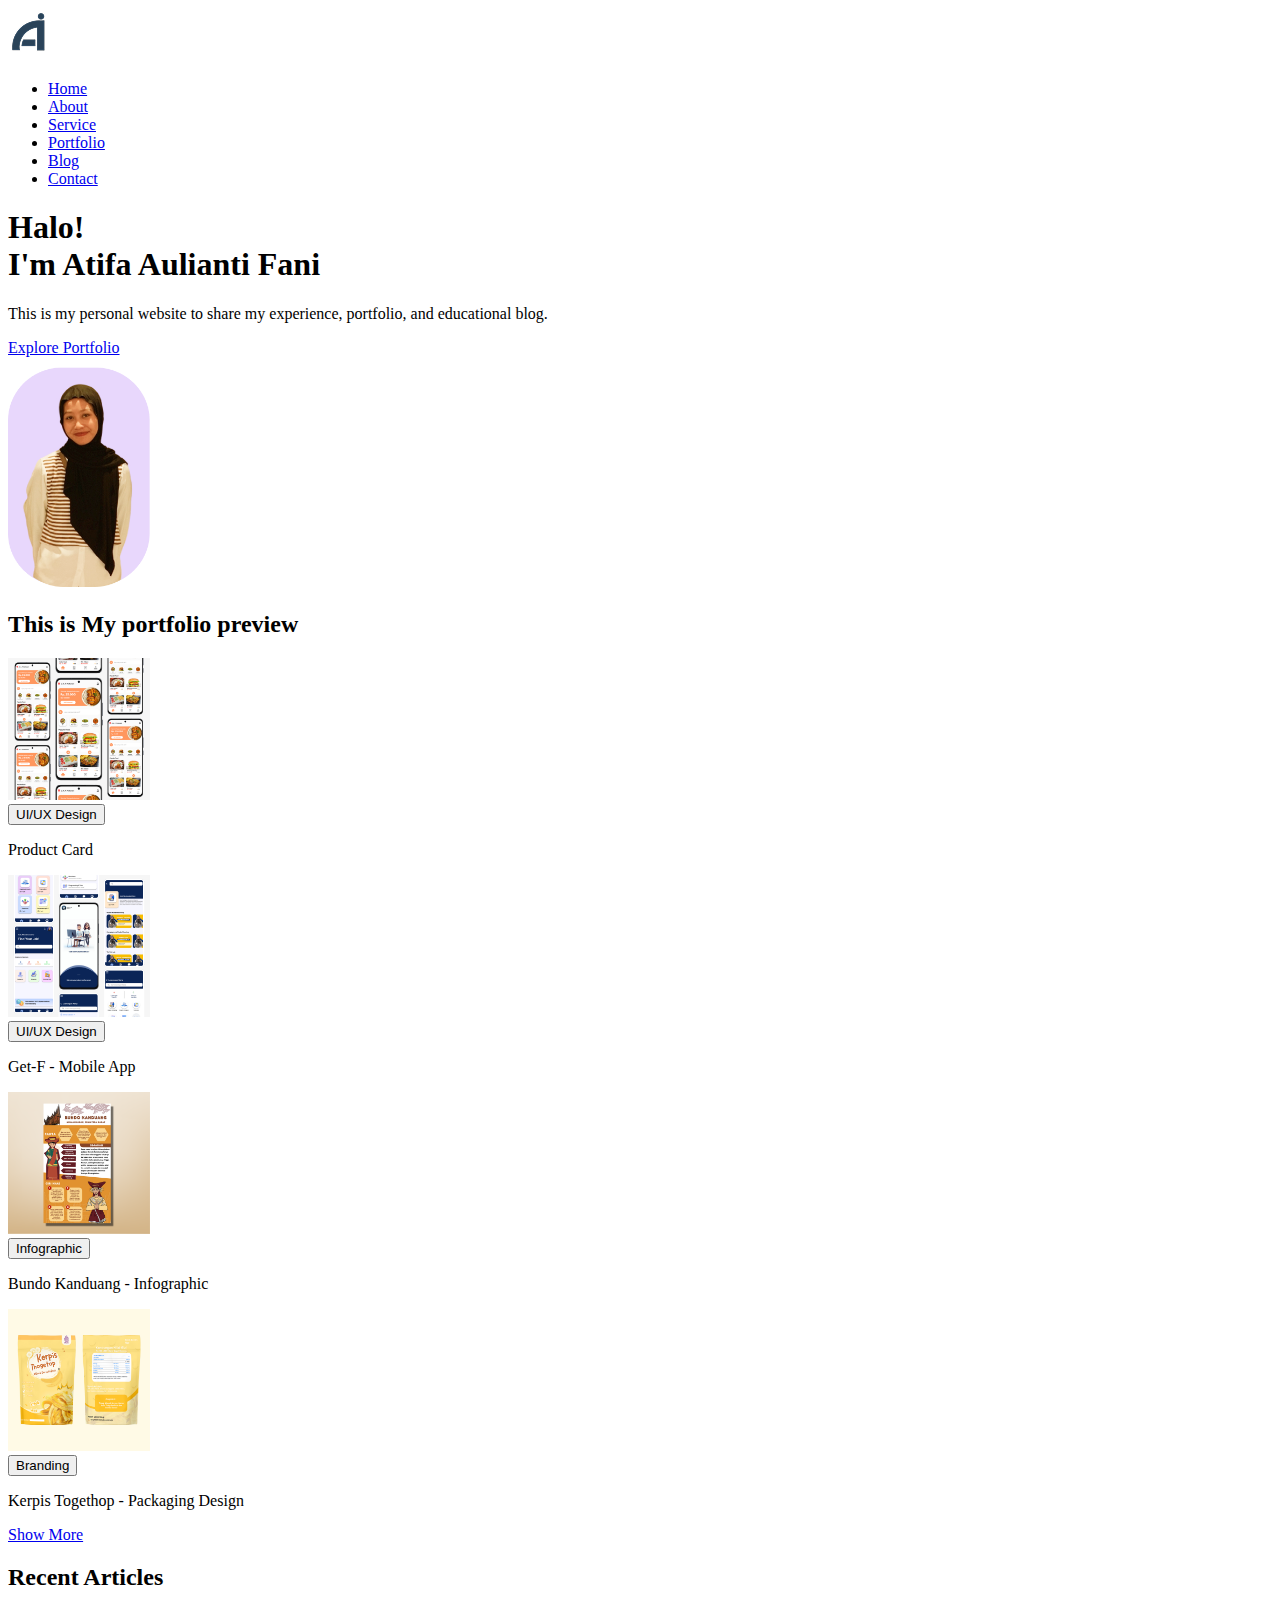
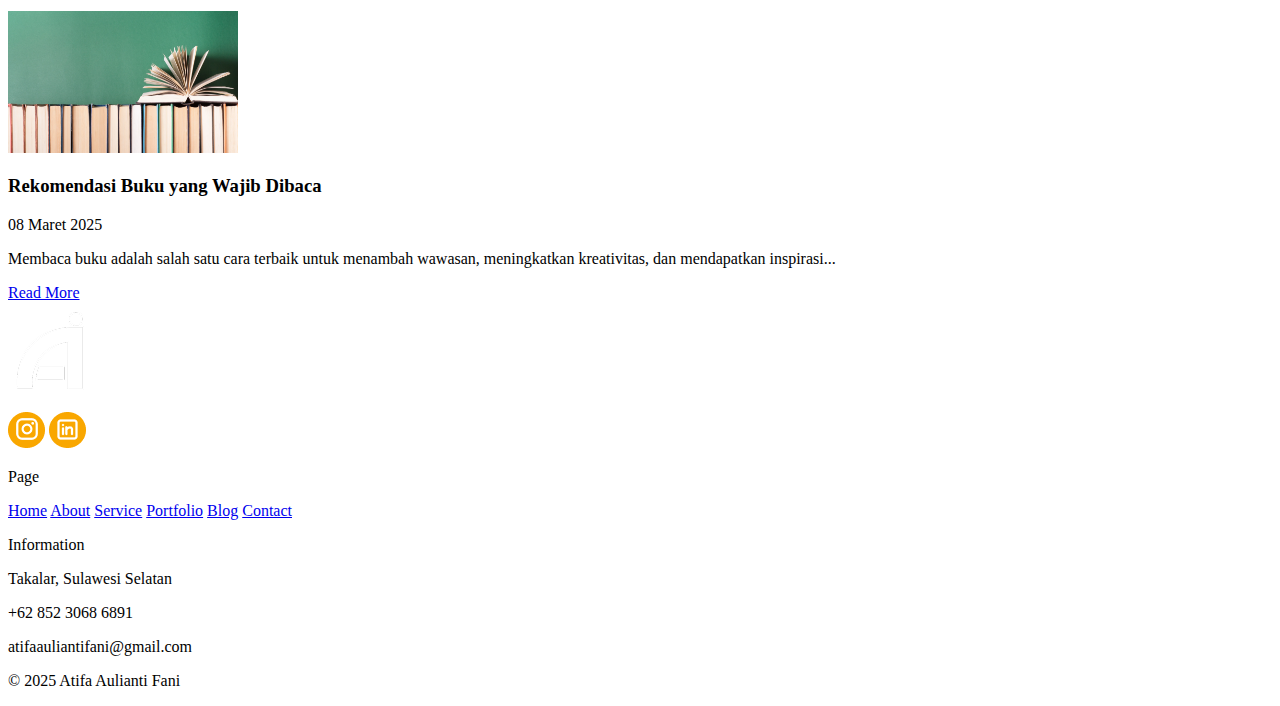
==== index.html @ 8d015197 "first commit" ====
<!DOCTYPE html>
<html lang="id">
<head>
    <meta charset="UTF-8">
    <meta name="viewport" content="width=device-width, initial-scale=1.0">
    <title>Atifa Aulianti Fani - Portfolio</title>
    <link rel="stylesheet" href="styles.css">
</head>
<body>
    <header>
        <nav>
            <img src="img/logoheader.png" alt="Logo Atifa" class="logo"> 
            <ul>
                <li><a href="#">Home</a></li>
                <li><a href="#">About</a></li>
                <li><a href="#">Service</a></li>
                <li><a href="#">Portfolio</a></li>
                <li><a href="#">Blog</a></li>
                <li><a href="#">Contact</a></li>
            </ul>
        </nav>
    </header>
    <section class="hero">
        <div class="hero-text">
            <h1>Halo!<br>I'm Atifa Aulianti Fani</h1>
            <p>This is my personal website to share my experience, portfolio, and educational blog.</p>
            <a href="#portfolio" class="btn">Explore Portfolio</a>
        </div>
        <div class="hero-image">
            <img src="img/atifa.png" alt="Atifa Aulianti Fani" width="142" height="230">
        </div>
    </section>
    <section class="portfolio" id="portfolio">
        <h2>This is <span>My portfolio preview</span></h2>
        <div class="portfolio-items">
            <div class="portfolio-card">
                <img src="img/productcard.png" alt="Product Card" width="142" height="142">
                <br>
                <button>UI/UX Design</button>
                <p>Product Card</p>
            </div>
            <div class="portfolio-card">
                <img src="img/getf.png" alt="Get-F Mobile App" width="142" height="142">
                <br>
                <button>UI/UX Design</button>
                <p>Get-F - Mobile App</p>
            </div>
            <div class="portfolio-card">
                <img src="img/bundokanduang.png" alt="Bundo Kanduang Infographic" width="142" height="142">
                <br>
                <button>Infographic</button>
                <p>Bundo Kanduang - Infographic</p>
            </div>
            <div class="portfolio-card">
                <img src="img/kerpis.png" alt="Kerpis Togethop Packaging Design" width="142" height="142">
                <br>
                <button>Branding</button>
                <p>Kerpis Togethop - Packaging Design</p>
            </div>
        </div>
        <a href="#" class="btn">Show More</a>
    </section>
    <section class="blog">
        <h2>Recent <span>Articles</span></h2>
        <div class="blog-card">
            <img src="img/book.png" alt="Rekomendasi Buku" width="230" height="142">
            <div class="blog-content">
                <h3>Rekomendasi Buku yang Wajib Dibaca</h3>
                <p>08 Maret 2025</p>
                <p>Membaca buku adalah salah satu cara terbaik untuk menambah wawasan, meningkatkan kreativitas, dan mendapatkan inspirasi...</p>
                <a href="#" class="btn">Read More</a>
            </div>
        </div>
    </section>
    <footer>
        <div class="footer-content">

            <img src="img/logofooter.png" alt="Logo Atifa" class="footer-logo"> <br>
            <img src="img/footerig.png" alt="Icon Instagram" class="footer-instagram">
            <img src="img/footerlinkedin.png" alt="Icon Linkedin" class="footer-linkedin">

            <div class="footer-links">
                <p>Page</p>
                <a href="#">Home</a>
                <a href="#">About</a>
                <a href="#">Service</a>
                <a href="#">Portfolio</a>
                <a href="#">Blog</a>
                <a href="#">Contact</a>
            </div>
            <div class="footer-info">
                <p>Information</p>
                <p>Takalar, Sulawesi Selatan</p>
                <p>+62 852 3068 6891</p>
                <p>atifaauliantifani@gmail.com</p>
            </div>
        </div>
        <p class="copyright">&copy; 2025 Atifa Aulianti Fani</p>
    </footer>
</body>
</html>
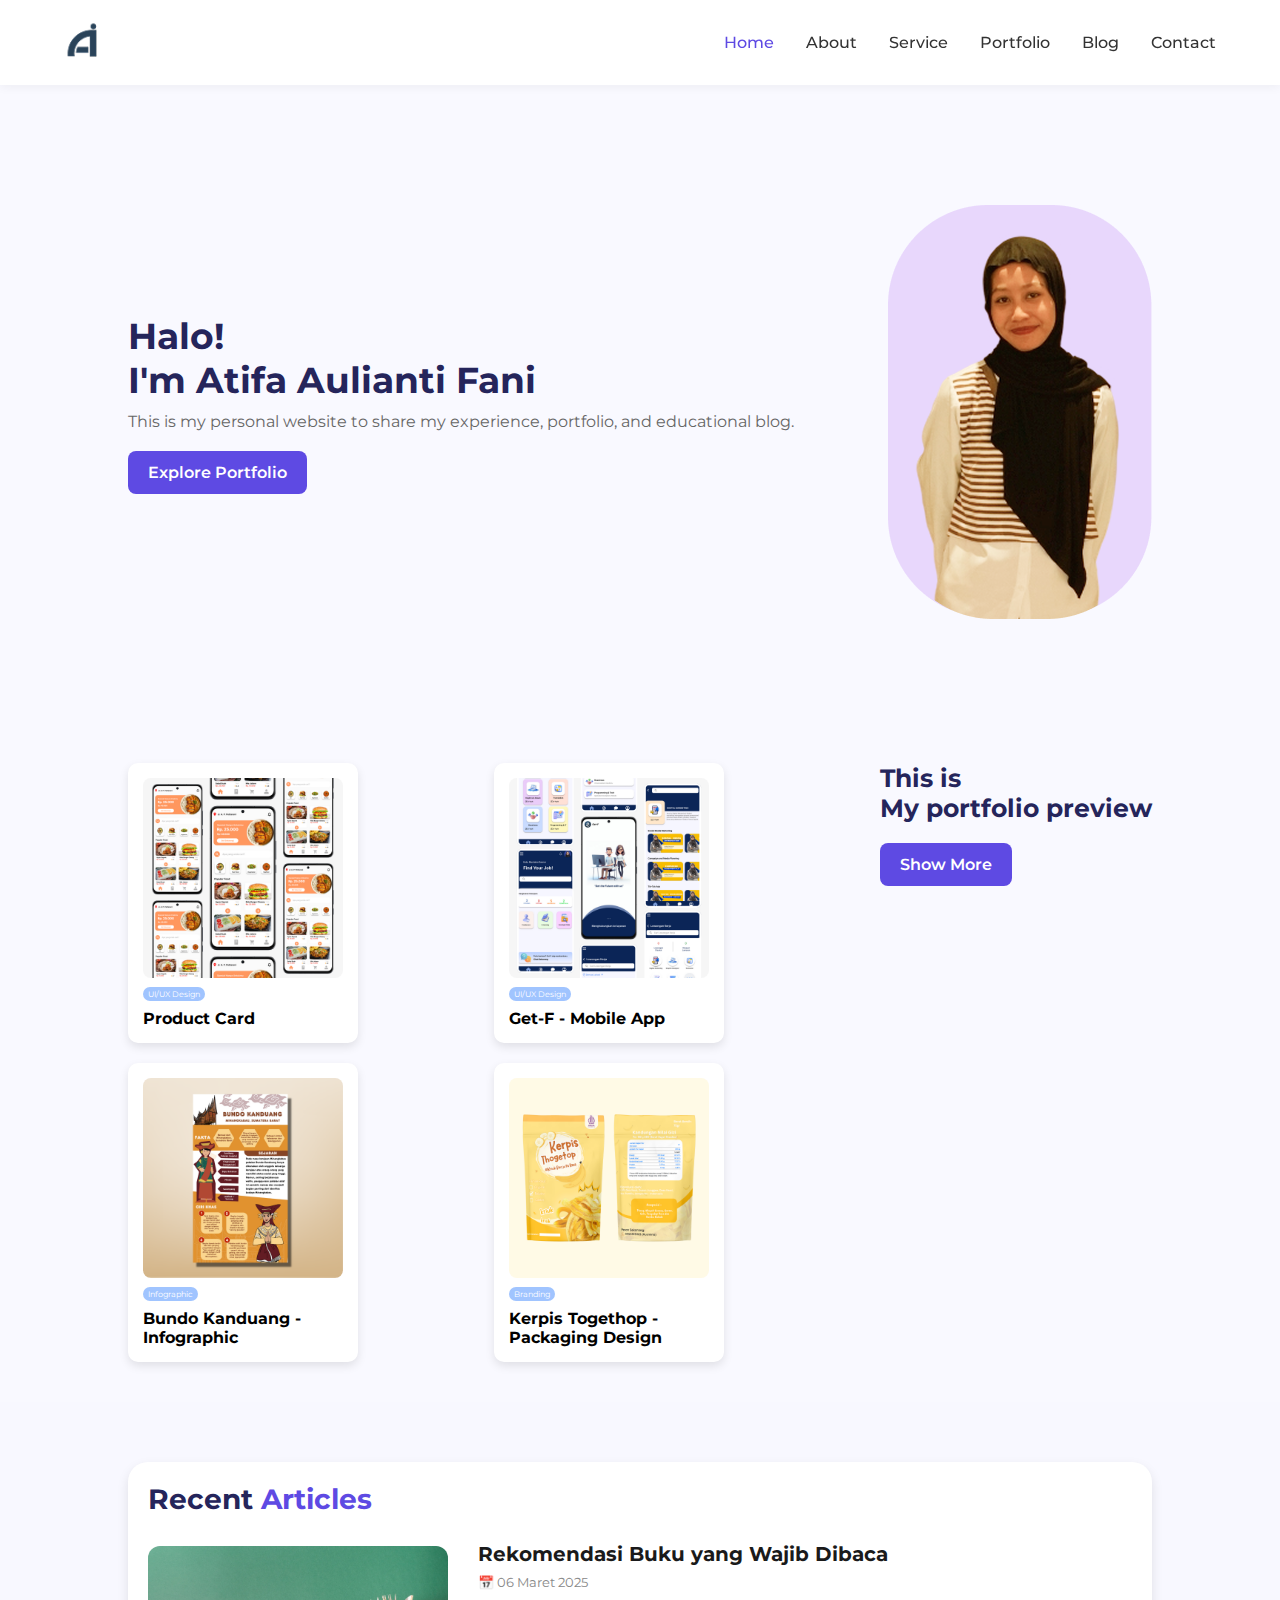
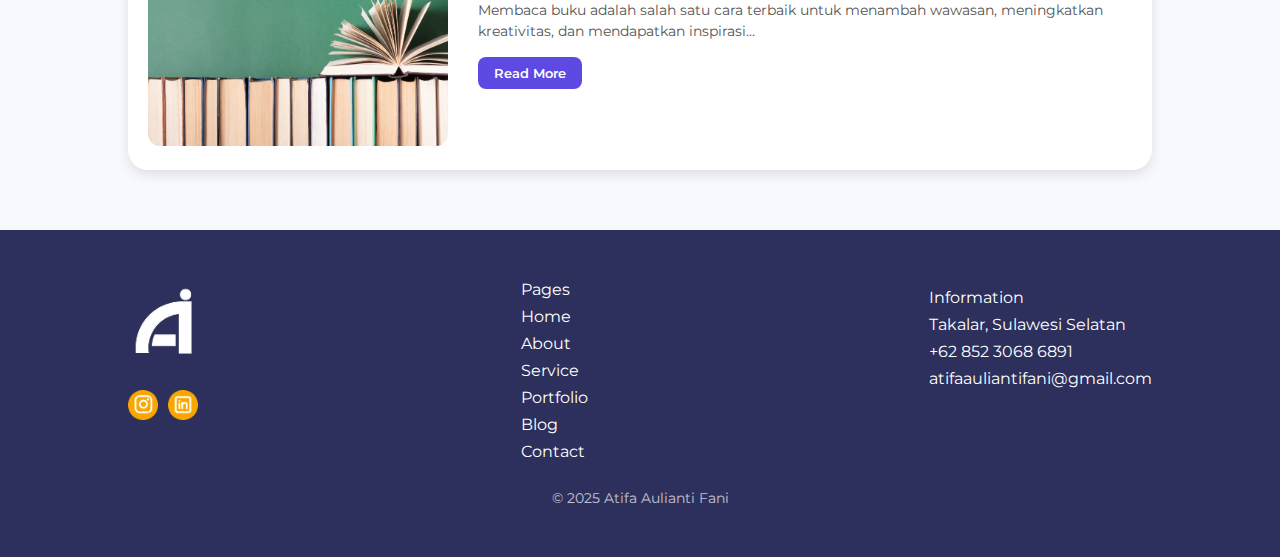
==== commit 4bd1f55f: "first commit" ====
--- a/index.html
+++ b/index.html
@@ -1,101 +1,118 @@
 <!DOCTYPE html>
 <html lang="id">
 <head>
-    <meta charset="UTF-8">
-    <meta name="viewport" content="width=device-width, initial-scale=1.0">
-    <title>Atifa Aulianti Fani - Portfolio</title>
-    <link rel="stylesheet" href="styles.css">
+  <meta charset="UTF-8" />
+  <meta name="viewport" content="width=device-width, initial-scale=1.0"/>
+  <title>Atifa Aulianti Fani - Portfolio</title>
+  <link rel="stylesheet" href="styles.css" />
 </head>
 <body>
-    <header>
-        <nav>
-            <img src="img/logoheader.png" alt="Logo Atifa" class="logo"> 
-            <ul>
-                <li><a href="#">Home</a></li>
-                <li><a href="#">About</a></li>
-                <li><a href="#">Service</a></li>
-                <li><a href="#">Portfolio</a></li>
-                <li><a href="#">Blog</a></li>
-                <li><a href="#">Contact</a></li>
-            </ul>
-        </nav>
-    </header>
-    <section class="hero">
-        <div class="hero-text">
-            <h1>Halo!<br>I'm Atifa Aulianti Fani</h1>
-            <p>This is my personal website to share my experience, portfolio, and educational blog.</p>
-            <a href="#portfolio" class="btn">Explore Portfolio</a>
+
+  <!-- Header -->
+  <header>
+    <nav>
+      <img src="img/logoheader.png" alt="Logo Atifa Aulianti Fani" class="logo" />
+      <ul>
+        <li><a href="index.html" class="active">Home</a></li>
+        <li><a href="about.html">About</a></li>
+        <li><a href="service.html">Service</a></li>
+        <li><a href="portfolio.html">Portfolio</a></li>
+        <li><a href="blog.html">Blog</a></li>
+        <li><a href="contact.html">Contact</a></li>
+      </ul>
+    </nav>
+  </header>
+
+  <!-- Hero -->
+  <section class="hero">
+    <div class="hero-text">
+      <h1>Halo!<br />I'm Atifa Aulianti Fani</h1>
+      <p>This is my personal website to share my experience, portfolio, and educational blog.</p>
+      <a href="#portfolio" class="btn">Explore Portfolio</a>
+    </div>
+    <div class="hero-image">
+      <img src="img/atifa.png" alt="Foto Atifa Aulianti Fani" width="190" height="310" />
+    </div>
+  </section>
+
+  <!-- Portfolio -->
+  <section class="portfolio" id="portfolio">
+    <div class="portfolio-content">
+      <div class="portfolio-items">
+        <div class="portfolio-card">
+          <img src="img/productcard.png" alt="Desain Kartu Produk" />
+          <span class="tag">UI/UX Design</span>
+          <h3 class="card-title">Product Card</h3>
         </div>
-        <div class="hero-image">
-            <img src="img/atifa.png" alt="Atifa Aulianti Fani" width="142" height="230">
+        <div class="portfolio-card">
+          <img src="img/getf.png" alt="Tampilan Aplikasi Mobile Get-F" />
+          <span class="tag">UI/UX Design</span>
+          <h3 class="card-title">Get-F - Mobile App</h3>
         </div>
-    </section>
-    <section class="portfolio" id="portfolio">
-        <h2>This is <span>My portfolio preview</span></h2>
-        <div class="portfolio-items">
-            <div class="portfolio-card">
-                <img src="img/productcard.png" alt="Product Card" width="142" height="142">
-                <br>
-                <button>UI/UX Design</button>
-                <p>Product Card</p>
-            </div>
-            <div class="portfolio-card">
-                <img src="img/getf.png" alt="Get-F Mobile App" width="142" height="142">
-                <br>
-                <button>UI/UX Design</button>
-                <p>Get-F - Mobile App</p>
-            </div>
-            <div class="portfolio-card">
-                <img src="img/bundokanduang.png" alt="Bundo Kanduang Infographic" width="142" height="142">
-                <br>
-                <button>Infographic</button>
-                <p>Bundo Kanduang - Infographic</p>
-            </div>
-            <div class="portfolio-card">
-                <img src="img/kerpis.png" alt="Kerpis Togethop Packaging Design" width="142" height="142">
-                <br>
-                <button>Branding</button>
-                <p>Kerpis Togethop - Packaging Design</p>
-            </div>
+        <div class="portfolio-card">
+          <img src="img/bundokanduang.png" alt="Infografis Bundo Kanduang" />
+          <span class="tag">Infographic</span>
+          <h3 class="card-title">Bundo Kanduang - Infographic</h3>
         </div>
+        <div class="portfolio-card">
+          <img src="img/kerpis.png" alt="Desain Kemasan Kerpis Togethop" />
+          <span class="tag">Branding</span>
+          <h3 class="card-title">Kerpis Togethop - Packaging Design</h3>
+        </div>
+      </div>
+      <div class="portfolio-text">
+        <h2>This is<br /><span>My portfolio preview</span></h2>
         <a href="#" class="btn">Show More</a>
-    </section>
-    <section class="blog">
+      </div>
+    </div>
+  </section>
+
+  <!-- Blog -->
+  <section class="blog">
+    <div class="blog-card">
+      <div class="blog-image-wrapper">
         <h2>Recent <span>Articles</span></h2>
-        <div class="blog-card">
-            <img src="img/book.png" alt="Rekomendasi Buku" width="230" height="142">
-            <div class="blog-content">
-                <h3>Rekomendasi Buku yang Wajib Dibaca</h3>
-                <p>08 Maret 2025</p>
-                <p>Membaca buku adalah salah satu cara terbaik untuk menambah wawasan, meningkatkan kreativitas, dan mendapatkan inspirasi...</p>
-                <a href="#" class="btn">Read More</a>
-            </div>
+        <img src="img/book.png" alt="Gambar Buku Rekomendasi" />
+      </div>
+      <div class="blog-content">
+        <h3>Rekomendasi Buku yang Wajib Dibaca</h3>
+        <small>📅 06 Maret 2025</small>
+        <p>
+          Membaca buku adalah salah satu cara terbaik untuk menambah wawasan, meningkatkan kreativitas, dan mendapatkan inspirasi...
+        </p>
+        <a href="#" class="btn">Read More</a>
+      </div>
+    </div>
+  </section>
+
+  <!-- Footer -->
+  <footer>
+    <div class="footer-content">
+      <div class="footer-column">
+        <img src="img/logofooter.png" alt="Logo Footer Atifa Aulianti Fani" class="footer-logo"> 
+        <div class="footer-icons">
+          <img src="img/footerig.png" alt="Instagram Icon" class="footer-instagram">
+          <img src="img/footerlinkedin.png" alt="LinkedIn Icon" class="footer-linkedin">
         </div>
-    </section>
-    <footer>
-        <div class="footer-content">
-
-            <img src="img/logofooter.png" alt="Logo Atifa" class="footer-logo"> <br>
-            <img src="img/footerig.png" alt="Icon Instagram" class="footer-instagram">
-            <img src="img/footerlinkedin.png" alt="Icon Linkedin" class="footer-linkedin">
-
-            <div class="footer-links">
-                <p>Page</p>
-                <a href="#">Home</a>
-                <a href="#">About</a>
-                <a href="#">Service</a>
-                <a href="#">Portfolio</a>
-                <a href="#">Blog</a>
-                <a href="#">Contact</a>
-            </div>
-            <div class="footer-info">
-                <p>Information</p>
-                <p>Takalar, Sulawesi Selatan</p>
-                <p>+62 852 3068 6891</p>
-                <p>atifaauliantifani@gmail.com</p>
-            </div>
-        </div>
-        <p class="copyright">&copy; 2025 Atifa Aulianti Fani</p>
-    </footer>
+      </div>
+      <div class="footer-links">
+        <p>Pages</p>
+        <a href="index.html">Home</a>
+        <a href="about.html">About</a>
+        <a href="service.html">Service</a>
+        <a href="portfolio.html">Portfolio</a>
+        <a href="blog.html">Blog</a>
+        <a href="contact.html">Contact</a>
+      </div>
+      <div class="footer-info">
+        <p>Information</p>
+        <p>Takalar, Sulawesi Selatan</p>
+        <p>+62 852 3068 6891</p>
+        <p>atifaauliantifani@gmail.com</p>
+      </div>
+    </div>
+    <p class="copyright">&copy; 2025 Atifa Aulianti Fani</p>
+  </footer>
+  
 </body>
 </html>--- a/styles.css
+++ b/styles.css
@@ -0,0 +1,325 @@
+@import url('https://fonts.googleapis.com/css2?family=Montserrat:wght@400;500;600;700&display=swap');
+
+* {
+  margin: 0;
+  padding: 0;
+  box-sizing: border-box;
+  font-family: "Montserrat", sans-serif;
+}
+
+body {
+  background-color: #f9f9ff;
+  color: #333;
+}
+
+a {
+  text-decoration: none;
+  color: inherit;
+}
+
+h1, h2, h3 {
+  color: #25255b;
+}
+
+/* Navbar */
+nav {
+  display: flex;
+  align-items: center;
+  justify-content: space-between;
+  padding: 1.2rem 5%;
+  background: #fff;
+  box-shadow: 0 2px 10px rgba(0,0,0,0.05);
+  position: sticky;
+  top: 0;
+  z-index: 1000;
+}
+
+nav .logo {
+  width: 40px;
+}
+
+nav ul {
+  display: flex;
+  gap: 2rem;
+  list-style: none;
+}
+
+nav a {
+  font-weight: 500;
+  position: relative;
+}
+
+nav a.active,
+nav a:hover {
+  color: #5E4AE3;
+}
+
+/* Hero */
+.hero {
+  display: flex;
+  align-items: center;
+  justify-content: space-between;
+  padding: 100px 10%;
+}
+
+.hero-text h1 {
+  font-size: 36px;
+  font-weight: 700;
+  margin-bottom: 10px;
+}
+
+.hero-text p {
+  font-size: 16px;
+  color: #666;
+  margin-bottom: 20px;
+}
+
+.hero-image img {
+  width: 100%;
+  height: auto;
+}
+
+/* Button */
+.btn {
+  display: inline-block;
+  padding: 12px 20px;
+  background: #5E4AE3;
+  color: white;
+  border-radius: 8px;
+  font-weight: 600;
+  transition: 0.3s;
+}
+
+.btn:hover {
+  background: #3b2aa7;
+}
+
+/* Portfolio */
+.portfolio-content {
+  display: flex;
+  justify-content: space-around;
+  align-items: flex-start;
+  gap: 40px;
+  padding: 40px 10%;
+  flex-wrap: wrap;
+}
+
+.portfolio-items {
+  display: grid;
+  grid-template-columns: repeat(2, 1fr);
+  gap: 20px;
+  flex: 1;
+  min-width: 500px;
+}
+
+.portfolio-text {
+  max-width: 300px;
+  flex-shrink: 0;
+}
+
+.portfolio-text h2 {
+  font-size: 25px;
+  margin-bottom: 20px;
+}
+
+.card-title {
+  font-weight: 700;
+  font-size: 16px;
+  margin-top: 8px;
+  color: #000;
+}
+
+.tag {
+  background-color: #A0C4FF;
+  color: white;
+  padding: 2px 5px;
+  border-radius: 50px;
+  font-size: 8px;
+  display: inline-block;
+}
+
+.portfolio-card {
+  background: white;
+  padding: 15px;
+  border-radius: 10px;
+  box-shadow: 0 4px 10px rgba(0, 0, 0, 0.1);
+  width: 230px;
+}
+
+.portfolio-card img {
+  width: 100%;
+  height: auto;
+  border-radius: 8px;
+  aspect-ratio: 1 / 1;
+  object-fit: cover;
+}
+
+/* Blog */
+.blog {
+  padding: 60px 10%;
+  background-color: #f8f8ff;
+}
+
+.blog h2 {
+  font-size: 28px;
+  margin-bottom: 30px;
+}
+
+.blog h2 span {
+  color: #5E4AE3;
+}
+
+.blog-card {
+  display: flex;
+  background: white;
+  padding: 20px;
+  border-radius: 20px;
+  box-shadow: 0px 5px 12px rgba(0, 0, 0, 0.1);
+  overflow: hidden;
+  align-items: center;
+  gap: 30px;
+}
+
+.blog-card img {
+  width: 300px;
+  height: 200px;
+  border-radius: 12px;
+  object-fit: cover;
+  flex-shrink: 0;
+}
+
+.blog-content h3 {
+  font-size: 20px;
+  font-weight: 700;
+  margin-bottom: 8px;
+  color: #1a1a1a;
+}
+
+.blog-content small {
+  margin-bottom: 10px;
+  font-size: 13px;
+  color: #888;
+  display: block;
+}
+
+.blog-content p {
+  font-size: 14px;
+  color: #555;
+  line-height: 1.5;
+  margin-bottom: 15px;
+}
+
+.blog-content .btn {
+  padding: 8px 16px;
+  font-size: 13px;
+}
+
+/* Footer */
+footer {
+  background: #2D2F5C;
+  color: white;
+  padding: 50px 10%;
+}
+
+.footer-content {
+  display: flex;
+  justify-content: space-between;
+  flex-wrap: wrap;
+}
+
+.footer-column {
+  display: flex;
+  flex-direction: column;
+  align-items: flex-start;
+}
+
+.footer-logo {
+  height: 90px;
+  margin-bottom: 10px;
+}
+
+.footer-links a, .footer-info p {
+  display: block;
+  margin: 8px 0;
+  font-size: 16px;
+}
+
+.footer-links a {
+  color: white;
+  text-decoration: none;
+}
+
+.footer-links a:hover {
+  color: #aaa;
+}
+
+.footer-info p {
+  display: flex;
+  align-items: center;
+  gap: 8px;
+}
+
+/* Icons */
+.footer-icons {
+  display: flex;
+  gap: 10px;
+  margin-top: 10px;
+}
+
+.footer-instagram, .footer-linkedin {
+  width: 30px;
+  height: 30px;
+  margin: 0;
+  cursor: pointer;
+}
+
+/* Location, Phone & Email Icons */
+.footer-info p::before {
+  content: '';
+  display: inline-block;
+  width: 18px;
+  height: 18px;
+  background-size: contain;
+}
+
+.footer-info p:nth-child(2)::before {
+  background-image: url('img/location-icon.png');
+}
+
+.footer-info p:nth-child(3)::before {
+  background-image: url('img/phone-icon.png');
+}
+
+.footer-info p:nth-child(4)::before {
+  background-image: url('img/email-icon.png');
+}
+
+/* Copyright */
+.copyright {
+  text-align: center;
+  margin-top: 20px;
+  font-size: 14px;
+  opacity: 0.7;
+}
+
+/* Responsive */
+@media (max-width: 768px) {
+  .hero {
+    flex-direction: column;
+    text-align: center;
+  }
+
+  .hero-image {
+    margin-top: 20px;
+  }
+
+  .portfolio-items {
+    flex-direction: column;
+    align-items: center;
+  }
+
+  .footer-content {
+    flex-direction: column;
+    text-align: center;
+  }
+}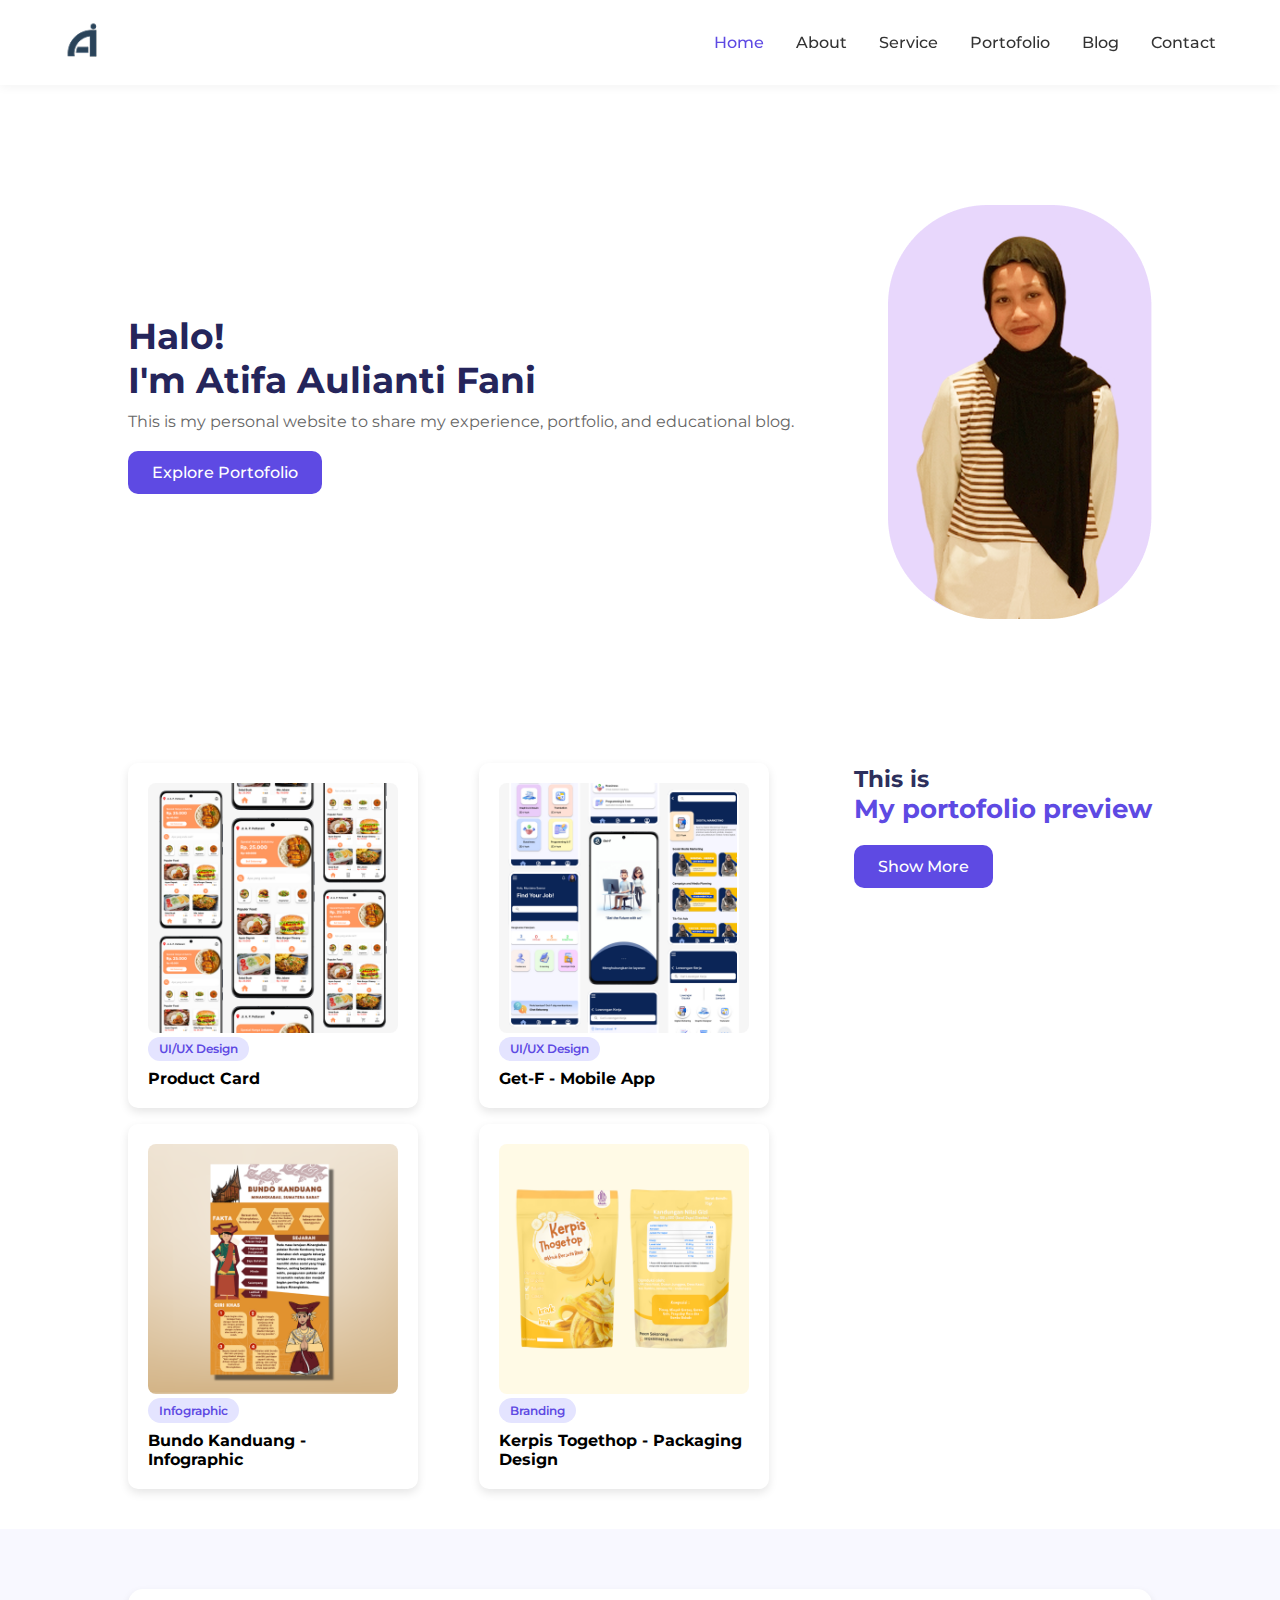
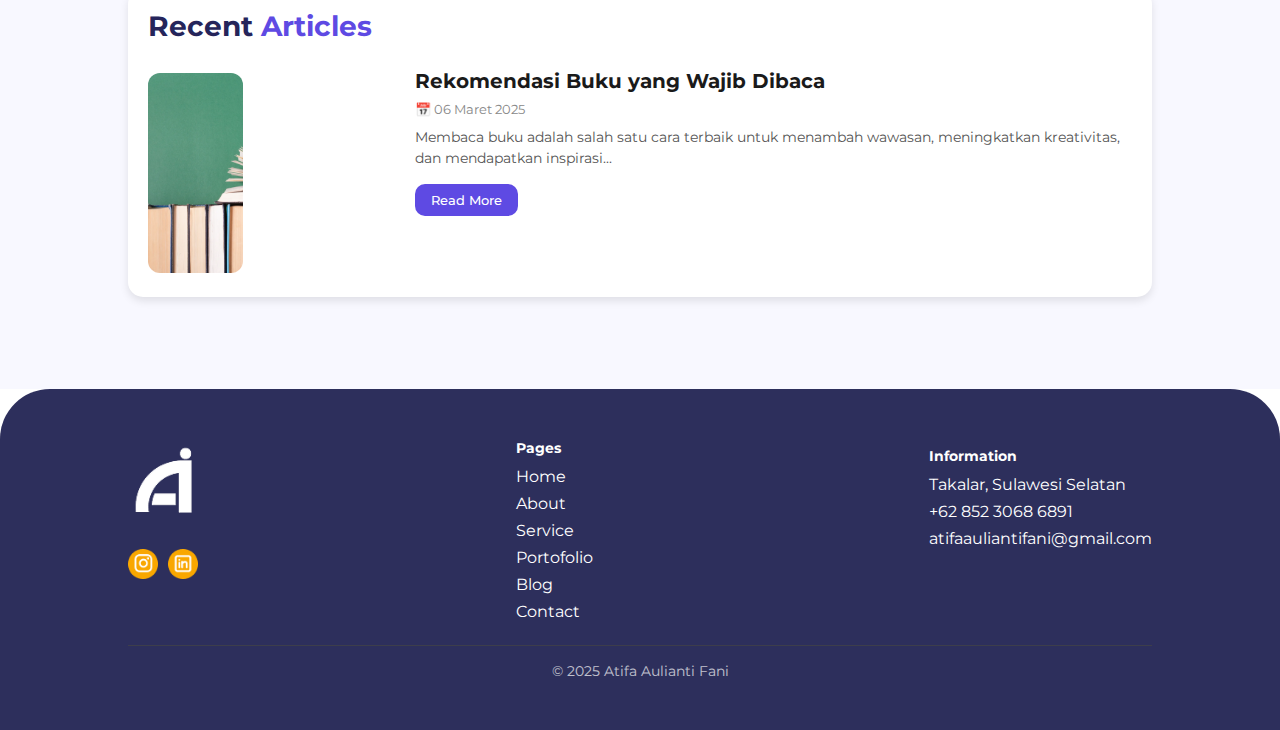
==== commit 31684c64: "update" ====
--- a/index.html
+++ b/index.html
@@ -3,7 +3,7 @@
 <head>
   <meta charset="UTF-8" />
   <meta name="viewport" content="width=device-width, initial-scale=1.0"/>
-  <title>Atifa Aulianti Fani - Portfolio</title>
+  <title>Atifa Aulianti Fani</title>
   <link rel="stylesheet" href="styles.css" />
 </head>
 <body>
@@ -16,7 +16,7 @@
         <li><a href="index.html" class="active">Home</a></li>
         <li><a href="about.html">About</a></li>
         <li><a href="service.html">Service</a></li>
-        <li><a href="portfolio.html">Portfolio</a></li>
+        <li><a href="portofolio.html">Portofolio</a></li>
         <li><a href="blog.html">Blog</a></li>
         <li><a href="contact.html">Contact</a></li>
       </ul>
@@ -28,7 +28,7 @@
     <div class="hero-text">
       <h1>Halo!<br />I'm Atifa Aulianti Fani</h1>
       <p>This is my personal website to share my experience, portfolio, and educational blog.</p>
-      <a href="#portfolio" class="btn">Explore Portfolio</a>
+      <a href="portofolio.html" class="btn">Explore Portofolio</a>
     </div>
     <div class="hero-image">
       <img src="img/atifa.png" alt="Foto Atifa Aulianti Fani" width="190" height="310" />
@@ -61,8 +61,11 @@
         </div>
       </div>
       <div class="portfolio-text">
-        <h2>This is<br /><span>My portfolio preview</span></h2>
-        <a href="#" class="btn">Show More</a>
+        <h2>
+          <span class="text-dark">This is</span><br />
+          <span class="text-purple">My portofolio preview</span>
+        </h2>        
+        <a href="portofolio.html" class="btn">Show More</a>
       </div>
     </div>
   </section>
@@ -100,7 +103,7 @@
         <a href="index.html">Home</a>
         <a href="about.html">About</a>
         <a href="service.html">Service</a>
-        <a href="portfolio.html">Portfolio</a>
+        <a href="portofolio.html">Portofolio</a>
         <a href="blog.html">Blog</a>
         <a href="contact.html">Contact</a>
       </div>
--- a/styles.css
+++ b/styles.css
@@ -21,7 +21,7 @@
   color: #25255b;
 }
 
-/* Navbar */
+/* HEADER */
 nav {
   display: flex;
   align-items: center;
@@ -54,7 +54,8 @@
   color: #5E4AE3;
 }
 
-/* Hero */
+/* HOME */
+ 
 .hero {
   display: flex;
   align-items: center;
@@ -79,7 +80,6 @@
   height: auto;
 }
 
-/* Button */
 .btn {
   display: inline-block;
   padding: 12px 20px;
@@ -94,7 +94,6 @@
   background: #3b2aa7;
 }
 
-/* Portfolio */
 .portfolio-content {
   display: flex;
   justify-content: space-around;
@@ -107,7 +106,7 @@
 .portfolio-items {
   display: grid;
   grid-template-columns: repeat(2, 1fr);
-  gap: 20px;
+  gap: 16px; 
   flex: 1;
   min-width: 500px;
 }
@@ -140,10 +139,10 @@
 
 .portfolio-card {
   background: white;
-  padding: 15px;
+  padding: 20px;
   border-radius: 10px;
   box-shadow: 0 4px 10px rgba(0, 0, 0, 0.1);
-  width: 230px;
+  width: 290px; 
 }
 
 .portfolio-card img {
@@ -154,7 +153,16 @@
   object-fit: cover;
 }
 
-/* Blog */
+.text-dark {
+  color: #2D2F5C; 
+  font-size: 23px;
+}
+
+.text-purple {
+  color: #5E4AE3; 
+  font-size: 26px;
+}
+
 .blog {
   padding: 60px 10%;
   background-color: #f8f8ff;
@@ -173,15 +181,17 @@
   display: flex;
   background: white;
   padding: 20px;
-  border-radius: 20px;
-  box-shadow: 0px 5px 12px rgba(0, 0, 0, 0.1);
+  border-radius: 15px;
+  box-shadow: 0px 4px 8px rgba(0, 0, 0, 0.1);
   overflow: hidden;
+  margin-bottom: 2rem;
   align-items: center;
   gap: 30px;
 }
 
 .blog-card img {
-  width: 300px;
+  width: 40%;
+  max-width: 300px; 
   height: 200px;
   border-radius: 12px;
   object-fit: cover;
@@ -214,11 +224,880 @@
   font-size: 13px;
 }
 
-/* Footer */
+/* ABOUT */
+
+.about {
+  padding: 5rem 10%;
+  background: #f6f7fb;
+}
+
+.about-content {
+  display: flex;
+  gap: 4rem;
+  align-items: center;
+  flex-wrap: wrap;
+}
+
+.about-content img {
+  width: 250px;
+  height: 400px;
+}
+
+.title-about {
+  text-align: center;
+  font-size: 2.5rem;
+  font-weight: 700;
+  margin-bottom: 2rem;
+}
+
+.purple-text {
+  color: #5E4AE3; 
+}
+
+.dark-text {
+  color: #2D2F5C; 
+}
+
+
+.about-text {
+  flex: 1;
+  min-width: 300px;
+}
+
+.about-text p {
+  font-size: 1.1rem;
+  margin-bottom: 1.5rem;
+}
+
+.btn {
+  background: #5E4AE3;
+  color: #fff;
+  padding: 0.75rem 1.5rem;
+  border-radius: 10px;
+  text-decoration: none;
+  font-weight: 500;
+  transition: background 0.3s ease;
+  border: none;
+  cursor: pointer;
+}
+
+.btn:hover {
+  background: #3b2aa7;
+}
+
+.education-skill {
+  padding: 5rem 10%;
+  background: #ffffff;
+}
+
+.icon-title {
+  display: flex;
+  align-items: center;
+  gap: 10px;
+  margin-bottom: 1rem;
+}
+
+.icon-title img {
+  height: 28px;
+  width: auto;
+  display: block;
+}
+
+.icon-title h3 {
+  margin: 0;
+  padding: 0;
+  font-size: 1.5rem;
+  line-height: 1; 
+  display: flex;
+  align-items: center;
+}
+
+.cards {
+  display: flex;
+  gap: 2rem;
+  flex-wrap: wrap;
+  justify-content: center;
+}
+
+.card {
+  background: #f8f8f8;
+  border-radius: 20px;
+  padding: 2rem;
+  box-shadow: 0 6px 3px rgba(0,0,0,0.05);
+  flex: 1;
+  min-width: 300px;
+  max-width: 500px;
+}
+
+.card h3 {
+  font-size: 1.5rem;
+  color: #2c2c51;
+  margin-bottom: 1rem;
+}
+
+.card p, .card li {
+  margin-bottom: 0.75rem;
+  font-size: 1rem;
+}
+
+.card.skill ul {
+  list-style-position: inside;
+  padding-left: 0;
+}
+
+.card.skill p {
+  margin-top: 1rem;
+  padding-left: 0;
+}
+
+.card small {
+  color: #888;
+}
+
+.card img {
+  height: 28px;
+  display: inline-block;
+  margin-right: 10px;
+  vertical-align: middle;
+}
+
+.experience {
+  padding: 5rem 10%;
+  background: #f9f9fc;
+}
+
+.masonry {
+  column-count: 3;
+  column-gap: 1.5rem;
+}
+
+@media (max-width: 768px) {
+  .masonry {
+      column-count: 2;
+  }
+}
+
+@media (max-width: 480px) {
+  .masonry {
+      column-count: 1;
+  }
+}
+
+.exp-item {
+  position: relative;
+  display: inline-block;
+  width: 100%;
+  margin-bottom: 1.5rem;
+  break-inside: avoid;
+  overflow: hidden;
+}
+
+.exp-item img {
+  width: 100%;
+  border-radius: 15px;
+  box-shadow: 0 8px 20px rgba(0,0,0,0.05);
+  display: block;
+}
+
+.exp-item p {
+  position: absolute;
+  bottom: 0;
+  left: 0;
+  width: 100%;
+  margin: 0;
+  padding: 0.6rem 1rem;
+  background: rgba(138, 98, 248, 0.85);
+  color: #fff;
+  font-size: 0.85rem;
+  border-radius: 0 0 15px 15px;
+  box-sizing: border-box;
+}
+
+.show-more-container {
+  display: flex;
+  justify-content: center;
+  margin-top: 2rem; 
+}
+
+.show-more-btn {
+  background-color: #5e4ae3; 
+  color: white;
+  border: none;
+  padding: 10px 20px;
+  font-weight: bold;
+  border-radius: 10px;
+  cursor: pointer;
+  transition: background-color 0.3s ease;
+}
+
+.show-more-btn:hover {
+  background-color: #3b2aa7;
+}
+
+/* SERVICE */
+
+.service-section {
+  padding: 80px 10%;
+  background: #fff;
+  text-align: center;
+}
+
+.section-title {
+  font-size: 32px;
+  font-weight: 700;
+  color: #5c4ae3;
+  margin-bottom: 40px;
+}
+
+.service-cards {
+  display: flex;
+  gap: 30px;
+  justify-content: center;
+  flex-wrap: wrap;
+}
+
+.service-card {
+  background: #f8f8f8;
+  border-radius: 20px;
+  box-shadow: 0 6px 3px rgba(0,0,0,0.05);
+  padding: 30px;
+  width: 300px;
+  text-align: center;
+  transition: 0.3s;
+}
+
+.service-card:hover {
+  transform: translateY(-5px);
+}
+
+.service-card h3 {
+  margin: 20px 0 10px;
+  font-weight: 600;
+}
+
+.service-card p {
+  font-size: 14px;
+  color: #666;
+}
+
+.service-icon {
+  width: 50px;
+  height: 50px;
+}
+
+.contact-me-section {
+  background: #f1f1f9;
+  padding: 60px 10%;
+  text-align: center;
+}
+
+.contact-me-section p {
+  font-size: 20px;
+  font-weight: 500;
+  margin-bottom: 20px;
+}
+
+.contact-me-section span {
+  color: #5e4ae3;
+}
+
+.contact-me-section .btn {
+  padding: 12px 30px;
+  background: #5c4ed2;
+  color: #fff;
+  border-radius: 10px;
+  font-weight: 500;
+  text-decoration: none;
+}
+
+.contact-me-section .btn:hover {
+  background-color: #3b2aa7;
+}
+
+.testimonial-section {
+  text-align: center;
+  padding: 80px 20px;
+  background-color: #fff;
+  position: relative;
+}
+
+.testimonial-title {
+  position: relative;
+  display: inline-block;
+  margin-bottom: 100px;
+}
+
+.testimonial-title .circle-bg {
+  background-color: #fbdde3;
+  width: 60px;
+  height: 60px;
+  border-radius: 50%;
+  position: absolute;
+  top: 0;
+  left: -20px;
+  z-index: -1;
+}
+
+.testimonial-title h2 {
+  font-size: 32px;
+  font-weight: 700;
+  color: #7f56d9;
+}
+
+.testimonial-container {
+  display: flex;
+  align-items: center;
+  justify-content: center;
+  gap: 40px;
+}
+
+.testimonial-card {
+  background-color: #fff;
+  padding: 40px 30px 30px;
+  border-radius: 30px;
+  box-shadow: 0px 6px 3px rgba(0, 0, 0, 0.1);
+  max-width: 500px;
+  position: relative;
+  text-align: center;
+}
+
+.client-photo {
+  width: 80px;
+  height: 80px;
+  border-radius: 50%;
+  object-fit: cover;
+  position: absolute;
+  top: -40px;
+  left: 50%;
+  transform: translateX(-50%);
+  border: 4px solid #ffffff;
+  box-shadow: 0 2px 6px rgba(0, 0, 0, 0.2);
+}
+
+.client-name {
+  margin-top: 50px;
+  font-weight: bold;
+  font-size: 18px;
+  color: #111;
+}
+
+.client-review {
+  font-size: 16px;
+  color: #666;
+  margin-top: 10px;
+}
+
+.arrow {
+  background-color: #7f56d9;
+  color: #ffffff;
+  border: none;
+  width: 40px;
+  height: 40px;
+  font-size: 20px;
+  border-radius: 50%;
+  cursor: pointer;
+  box-shadow: 0px 2px 6px rgba(0, 0, 0, 0.2);
+}
+
+/* PORTOFOLIO */
+
+.portofolio-header {
+  background-color: #f6f7fb;
+  padding-top: 40px;
+  padding-bottom: 40px;
+}
+
+.section-title {
+  font-size: 2.5rem;
+  font-weight: bold;
+  margin-bottom: 1.5rem;
+}
+
+
+.portofolio .container {
+  max-width: 1200px;
+  margin: 0 auto;
+  padding: 0 40px; 
+}
+
+.portofolio {
+  background-color: #ffffff; 
+  padding-top: 0px;
+  padding-bottom: 50px;
+}
+
+.portofolio h2 {
+  margin-top: 60px; 
+}
+
+.portofolio-filter {
+  display: flex;
+  gap: 1rem;
+  align-items: center;
+  margin-bottom: 2rem;
+}
+
+.btn-filter {
+  display: flex;
+  align-items: center;
+  gap: 0.5rem;
+  padding: 0.6rem 1rem;
+  border-radius: 999px;
+  border: 1px solid #ccc;
+  font-size: 1rem;
+  background-color: #fff;
+  color: #686868;
+  cursor: pointer;
+  transition: all 0.2s ease;
+}
+
+.filter-container {
+  position: relative;
+  display: inline-block;
+}
+
+.filter-dropdown {
+  display: none;
+  position: absolute;
+  top: 100%;
+  left: 0;
+  background-color: white;
+  border: 1px solid #ccc;
+  border-radius: 10px;
+  box-shadow: 0 6px 12px rgba(0,0,0,0.1);
+  z-index: 1000;
+  padding: 0.5rem;
+  min-width: 200px;
+}
+
+.filter-container:hover .filter-dropdown {
+  display: block;
+}
+
+.dropdown-item {
+  display: block;
+  padding: 0.5rem 1rem;
+  background: none;
+  border: none;
+  text-align: left;
+  width: 100%;
+  cursor: pointer;
+  font-size: 0.9rem;
+  color: #333;
+  border-radius: 5px;
+}
+
+.dropdown-item:hover {
+  background-color: #f0f0ff;
+}
+
+.search-wrapper {
+  position: relative;
+  display: flex;
+  align-items: center;
+  max-width: 100%;
+  width: 100%;
+}
+
+.search-icon {
+  position: absolute;
+  left: 15px;
+  font-size: 1rem;
+  color: #aaa;
+  pointer-events: none; 
+}
+
+.search-input {
+  width: 100%;
+  padding: 0.6rem 1rem 0.6rem 2.5rem;
+  border-radius: 999px;
+  border: 1px solid #ccc;
+  font-size: 1rem;
+  outline: none;
+}
+
+.portofolio-gallery {
+  margin-top: 50px;
+  display: grid;
+  grid-template-columns: repeat(3, 1fr); 
+  gap: 2rem;
+}
+
+.portofolio-item {
+  background-color: #fff;
+  border-radius: 20px;
+  box-shadow: 0 6px 12px rgba(0, 0, 0, 0.06);
+  padding: 1rem;
+  transition: transform 0.3s ease;
+  text-align: center;
+}
+
+.portofolio-item:hover {
+  transform: translateY(-5px);
+}
+
+.portofolio-item img {
+  width: 100%;
+  border-radius: 12px;
+  object-fit: cover;
+  margin-bottom: 1rem;
+}
+
+.card {
+  background: #fff;
+  padding: 1rem;
+  border-radius: 20px;
+  box-shadow: 0 4px 10px rgba(0, 0, 0, 0.1);
+  text-align: left;
+}
+
+.tag-container {
+  width: 100%;
+  text-align: left; 
+  margin-bottom: 0.5rem;
+}
+
+.tag {
+  display: inline-block;
+  background-color: #e4e4ff;
+  color: #5E4AE3;
+  font-size: 0.75rem;
+  font-weight: 600;
+  padding: 0.3rem 0.7rem;
+  border-radius: 20px;
+}
+
+.portofolio-item p {
+  font-weight: 600;
+  text-align: left;
+  color: #2e2e2e;
+  margin-top: 0.5rem;
+  font-size: 1rem;
+}
+
+.show-more-container {
+  display: flex;
+  justify-content: center;
+  margin-top: 2rem;
+  margin-bottom: 4rem;
+}
+
+.show-more-button {
+  background-color: #5E4AE3;
+  color: white;
+  border: none;
+  padding: 0.75rem 2rem;
+  font-size: 1rem;
+  border-radius: 10px;
+  font-weight: 500;
+  cursor: pointer;
+  box-shadow: 0 4px 10px rgba(0, 0, 0, 0.1);
+  transition: all 0.3s ease;
+}
+
+.show-more-button:hover {
+  background-color: #3b2aa7;
+}
+
+@media (max-width: 992px) {
+  .portofolio-gallery {
+    grid-template-columns: repeat(2, 1fr);
+  }
+}
+
+@media (max-width: 600px) {
+  .portofolio-gallery {
+    grid-template-columns: 1fr;
+  }
+}
+
+/* BLOG */
+
+body {
+  margin: 0;
+  font-family: 'Segoe UI', sans-serif;
+  background: #fff;
+  color: #333;
+}
+
+.header {
+  display: flex;
+  justify-content: space-between;
+  padding: 1rem 2rem;
+  align-items: center;
+  background: #fff;
+}
+
+.logo {
+  font-size: 1.5rem;
+  font-weight: bold;
+}
+
+.nav a {
+  margin: 0 1rem;
+  text-decoration: none;
+  color: #333;
+}
+
+.nav .active {
+  color: #6a0dad;
+  font-weight: bold;
+}
+
+.blog-title {
+  text-align: center;
+  padding: 2rem 1rem;
+}
+
+.blog-title h1 {
+  color: #5E4AE3;
+}
+
+.search-box {
+  margin-top: 1rem;
+  position: relative;
+  width: 60%;
+  margin-left: auto;
+  margin-right: auto;
+}
+
+.search-box input {
+  width: 100%;
+  padding: 0.8rem 2.5rem;
+  border-radius: 20px;
+  border: 1px solid #ccc;
+  background-color: #f5f5f5; 
+  color: #333; 
+}
+
+.search-box i {
+  position: absolute;
+  left: 15px;
+  top: 50%;
+  transform: translateY(-50%);
+  color: #888;
+}
+
+.blog-section {
+  padding: 2rem;
+  max-width: 900px;
+  margin: 0 auto;
+}
+
+.blog-card {
+  display: flex;
+  background: #fff;
+  border-radius: 15px;
+  box-shadow: 0 4px 8px rgba(0,0,0,0.1);
+  overflow: hidden;
+  margin-bottom: 2rem;
+}
+
+.blog-card img {
+  width: 40%;
+  object-fit: cover;
+}
+
+.blog-info {
+  padding: 1rem;
+  width: 60%;
+}
+
+.blog-info h2 {
+  margin-top: 0;
+  font-size: 1.2rem;
+  font-weight: bold;
+}
+
+.blog-info .date {
+  color: #888;
+  font-size: 0.9rem;
+  display: block;
+  margin-bottom: 0.5rem;
+}
+
+.read-more {
+  display: inline-block;
+  margin-top: 0.8rem;
+  background-color: #5E4AE3;
+  color: #ffffff;
+  border-radius: 10px;
+  text-decoration: none;
+  padding: 8px 16px;
+  font-size: 13px;
+}
+
+.read-more:hover {
+  background-color: #3b2aa7;
+}
+
+.post-section-title {
+  background-color: #5E4AE3;
+  color: #fff;
+  padding: 0.7rem 1.5rem;
+  border-radius: 5px;
+  display: block;
+  width: 100%;
+  margin-bottom: 1.5rem;
+  font-size: 1.2rem;
+  text-align: center;
+  font-weight: 500;
+}
+
+.show-more {
+  display: flex;
+  justify-content: center;
+  width: 100%;
+  margin-top: 2rem;
+}
+
+.show-more button {
+  padding: 12px 24px;
+  background-color: #5E4AE3;
+  color: white;
+  border: none;
+  border-radius: 8px;
+  font-size: 1rem;
+  cursor: pointer;
+  transition: background-color 0.3s ease;
+}
+
+.show-more button:hover {
+  background-color: #3b2aa7;
+}
+
+/* CONTACT */
+
+.contact-hero {
+  text-align: center;
+  padding: 3rem 1rem;
+}
+
+.contact-hero h1 {
+  font-size: 2.5rem;
+  color: #7a42f4;
+  margin-bottom: 0.5rem;
+}
+
+.contact-hero p {
+  color: #3f3d56;
+  font-weight: 500;
+}
+
+.container {
+  max-width: 1140px;
+  margin: 0 auto;
+  padding: 0 1rem;
+}
+
+.contact-container {
+  background-color: #f5f6fb;
+  padding: 3rem 1rem;
+}
+
+.contact-content {
+  display: flex;
+  gap: 2rem;
+  justify-content: space-between;
+  flex-wrap: wrap;
+}
+
+.contact-form {
+  padding: 40px 10%;
+  text-align: center;
+}
+
+.contact-form form {
+  display: flex;
+  flex-direction: column;
+  gap: 15px;
+  max-width: 500px;
+  margin: 0 auto;
+}
+
+.contact-form, .contact-info {
+  flex: 1 1 48%;
+  background-color: white;
+  border-radius: 12px;
+  padding: 2rem;
+  box-shadow: 0 0 15px rgba(0, 0, 0, 0.03);
+}
+
+.contact-form input,
+.contact-form textarea {
+  padding: 10px;
+  border: 1px solid #ccc;
+  border-radius: 8px;
+  font-size: 16px;
+}
+
+.contact-form button {
+  width: 100%;
+  padding: 1rem;
+  background-color: #6c4eff;
+  color: white;
+  border: none;
+  border-radius: 8px;
+  font-weight: bold;
+  cursor: pointer;
+  transition: 0.3s;
+}
+
+.contact-form button:hover {
+  background-color: #5239cc;
+}
+
+.contact-info h3 {
+  color: #6c4eff;
+  margin-top: 1rem;
+}
+
+.contact-info p {
+  font-size: 1rem;
+  margin: 0.5rem 0;
+}
+
+.social-icons a {
+  font-size: 1.3rem;
+  color: #6c4eff;
+  margin-right: 1rem;
+}
+
+.icon-circle {
+  display: inline-flex;
+  align-items: center;
+  justify-content: center;
+  background-color: #b3d9ff;
+  color: white;
+  border-radius: 50%;
+  width: 35px;
+  height: 35px;
+  margin-right: 10px;
+  font-size: 16px;
+}
+
+.icon-circle i {
+  line-height: 1;
+  transform: translateY(2px); 
+}
+
+
+/* FOOTER */
 footer {
   background: #2D2F5C;
-  color: white;
+  color: #fff;
   padding: 50px 10%;
+  border-radius: 50px 50px 0 0;
+}
+
+
+footer .copyright {
+  text-align: center;
+  padding-top: 1rem;
+  font-size: 0.9rem;
+  border-top: 1px solid #444;
+  margin-top: 1rem;
+  opacity: 0.7;
 }
 
 .footer-content {
@@ -259,7 +1138,13 @@
   gap: 8px;
 }
 
-/* Icons */
+.footer-links p,
+.footer-info p:first-child {
+  font-size: 14px; 
+  font-weight: bold;
+  margin-bottom: 10px;
+}
+
 .footer-icons {
   display: flex;
   gap: 10px;
@@ -273,7 +1158,6 @@
   cursor: pointer;
 }
 
-/* Location, Phone & Email Icons */
 .footer-info p::before {
   content: '';
   display: inline-block;
@@ -294,15 +1178,7 @@
   background-image: url('img/email-icon.png');
 }
 
-/* Copyright */
-.copyright {
-  text-align: center;
-  margin-top: 20px;
-  font-size: 14px;
-  opacity: 0.7;
-}
-
-/* Responsive */
+
 @media (max-width: 768px) {
   .hero {
     flex-direction: column;
